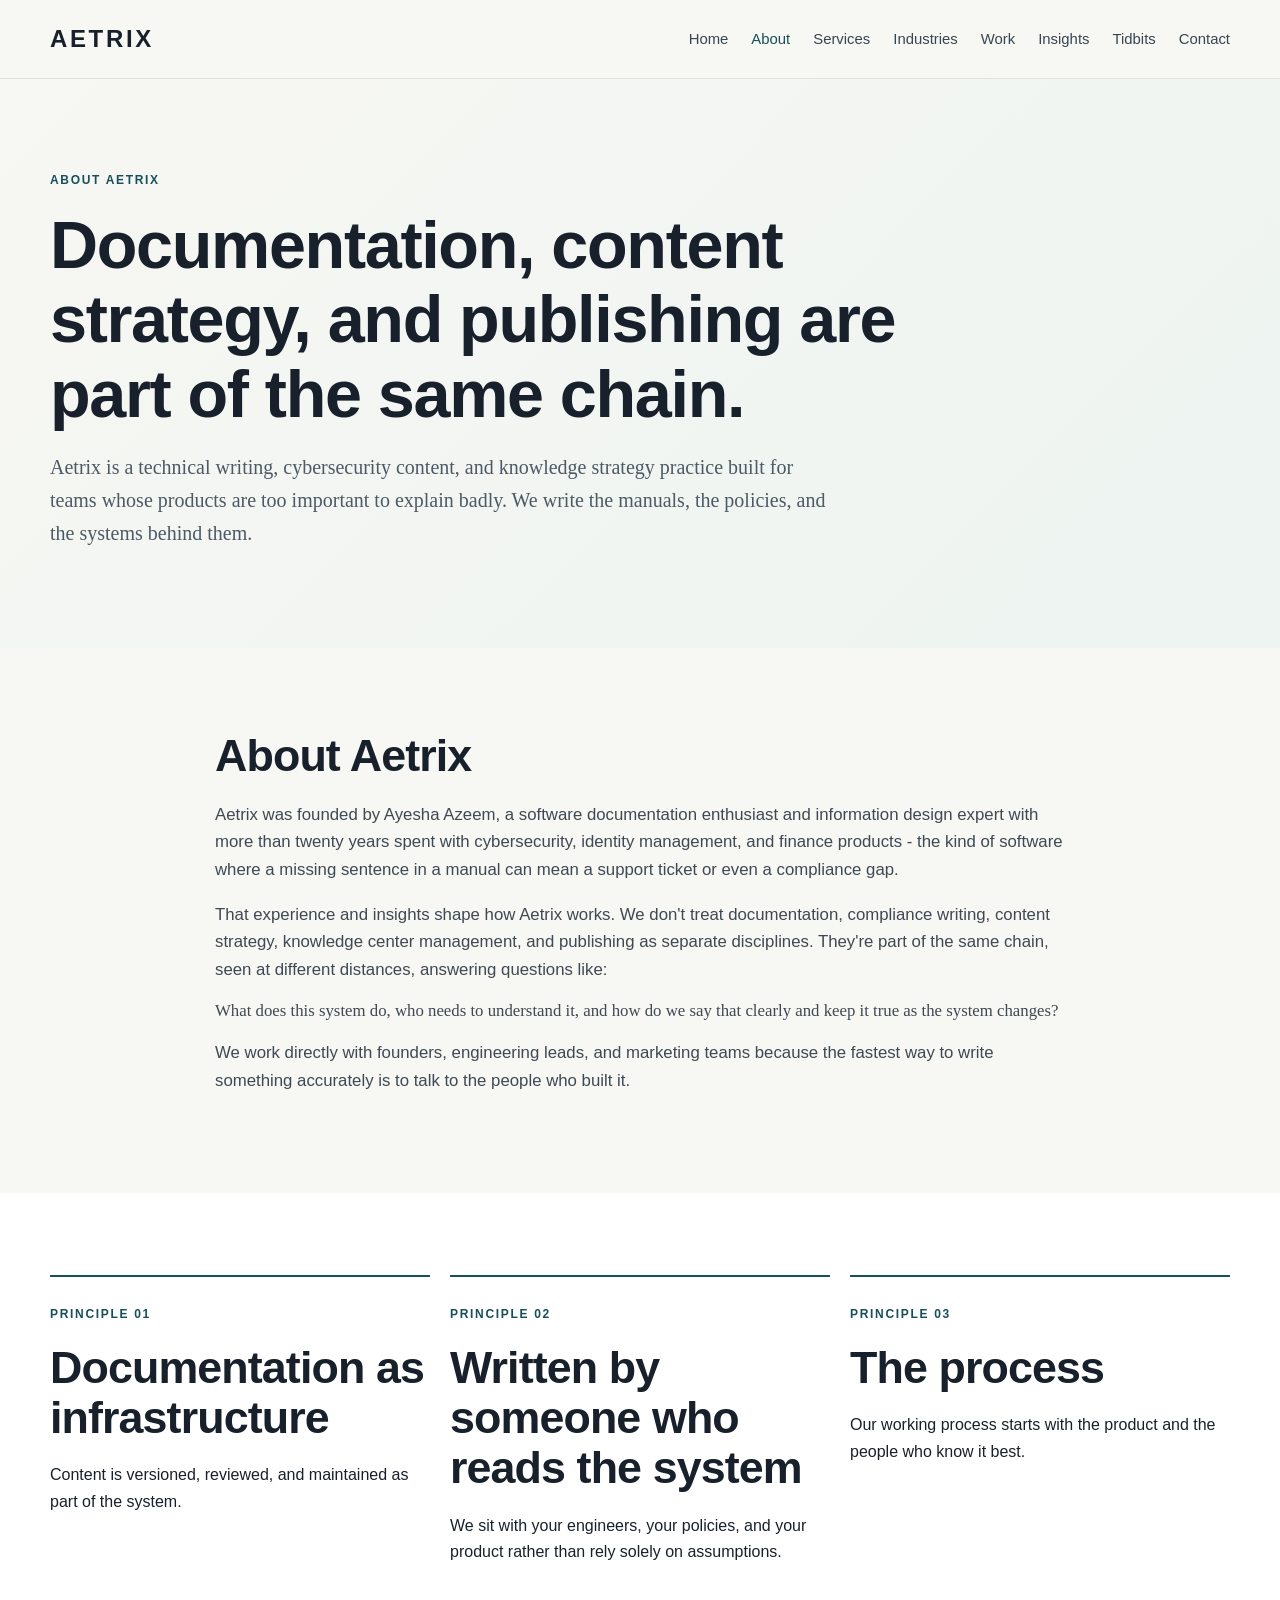
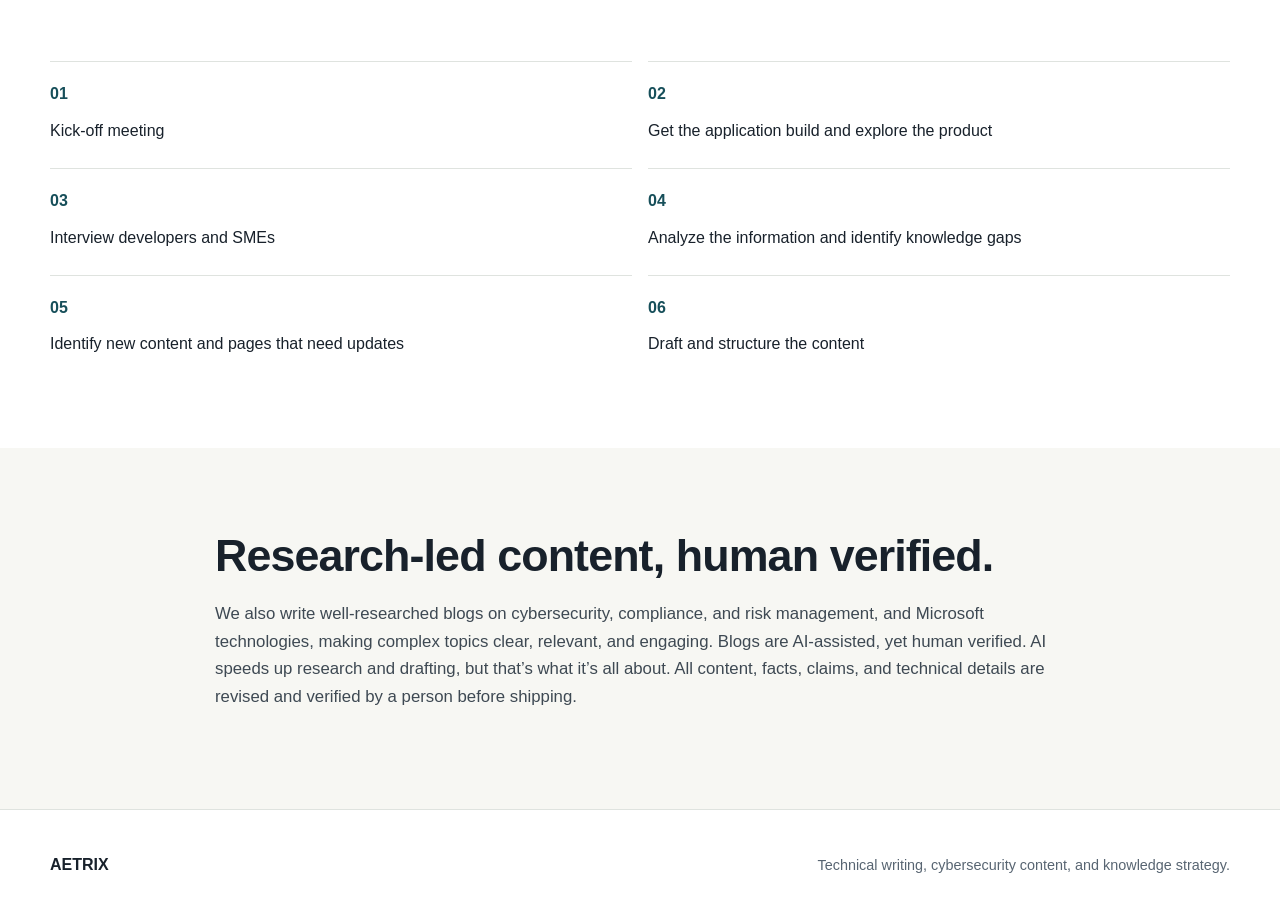
==== about.html @ bca8a9ca "Add files via upload" ====
<!doctype html><html lang="en"><head><meta charset="utf-8"><meta name="viewport" content="width=device-width,initial-scale=1"><title>About | Aetrix</title><link rel="stylesheet" href="styles.css"></head><body><header class="site-header"><div class="container nav"><a class="logo" href="index.html">AETRIX</a><button class="menu" aria-label="Open navigation">☰</button><nav class="nav-links"><a href="index.html" class="">Home</a><a href="about.html" class="active">About</a><a href="services.html" class="">Services</a><a href="industries.html" class="">Industries</a><a href="work.html" class="">Work</a><a href="insights.html" class="">Insights</a><a href="tidbits.html" class="">Tidbits</a><a href="contact.html" class="">Contact</a></nav></div></header><main><section class="hero"><div class="container"><div class="eyebrow">About Aetrix</div><h1>Documentation, content strategy, and publishing are part of the same chain.</h1><p class="lede">Aetrix is a technical writing, cybersecurity content, and knowledge strategy practice built for teams whose products are too important to explain badly. We write the manuals, the policies, and the systems behind them.</p></div></section>
<section class="section"><div class="container story"><h2>About Aetrix</h2><p>Aetrix was founded by Ayesha Azeem, a software documentation enthusiast and information design expert with more than twenty years spent with cybersecurity, identity management, and finance products - the kind of software where a missing sentence in a manual can mean a support ticket or even a compliance gap.</p><p>That experience and insights shape how Aetrix works. We don't treat documentation, compliance writing, content strategy, knowledge center management, and publishing as separate disciplines. They're part of the same chain, seen at different distances, answering questions like:</p><p class="quote">What does this system do, who needs to understand it, and how do we say that clearly and keep it true as the system changes?</p><p>We work directly with founders, engineering leads, and marketing teams because the fastest way to write something accurately is to talk to the people who built it.</p></div></section>
<section class="section alt"><div class="container"><div class="pillars"><div class="pillar"><div class="eyebrow">Principle 01</div><h2>Documentation as infrastructure</h2><p>Content is versioned, reviewed, and maintained as part of the system.</p></div><div class="pillar"><div class="eyebrow">Principle 02</div><h2>Written by someone who reads the system</h2><p>We sit with your engineers, your policies, and your product rather than rely solely on assumptions.</p></div><div class="pillar"><div class="eyebrow">Principle 03</div><h2>The process</h2><p>Our working process starts with the product and the people who know it best.</p></div></div>
<div class="process" style="margin-top:52px"><div class="step">Kick-off meeting</div><div class="step">Get the application build and explore the product</div><div class="step">Interview developers and SMEs</div><div class="step">Analyze the information and identify knowledge gaps</div><div class="step">Identify new content and pages that need updates</div><div class="step">Draft and structure the content</div></div></div></section>
<section class="section"><div class="container story"><h2>Research-led content, human verified.</h2><p>We also write well-researched blogs on cybersecurity, compliance, and risk management, and Microsoft technologies, making complex topics clear, relevant, and engaging. Blogs are AI-assisted, yet human verified. AI speeds up research and drafting, but that’s what it’s all about. All content, facts, claims, and technical details are revised and verified by a person before shipping.</p></div></section></main><footer class="site-footer"><div class="container footer-inner"><strong>AETRIX</strong><p>Technical writing, cybersecurity content, and knowledge strategy.</p></div></footer><script src="script.js"></script></body></html>
---- styles.css ----
:root{
  --ink:#18212b; --muted:#586572; --paper:#f7f7f3; --white:#fff;
  --accent:#174f5a; --line:#dfe3df; --max:1180px;
}
*{box-sizing:border-box}
html{scroll-behavior:smooth}
body{
  margin:0;
  font-family:Arial, Helvetica, sans-serif;
  color:var(--ink);
  background:var(--paper);
  line-height:1.65;
  font-size:16px;
}
a{color:inherit}
.container{width:min(var(--max),calc(100% - 48px));margin:auto}
.site-header{
  position:sticky;top:0;z-index:20;background:rgba(247,247,243,.96);
  border-bottom:1px solid var(--line);
}
.nav{min-height:78px;display:flex;align-items:center;justify-content:space-between;gap:28px}
.logo{font-size:1.5rem;font-weight:800;letter-spacing:.11em;text-decoration:none}
.nav-links{display:flex;gap:23px;align-items:center}
.nav-links a{text-decoration:none;color:#394550;font-size:.93rem}
.nav-links a:hover,.nav-links a.active{color:var(--accent)}
.menu{display:none;background:none;border:0;font-size:1.5rem}
.hero{padding:92px 0 78px;background:linear-gradient(135deg,#f7f7f3 0%,#edf4f1 100%)}
.eyebrow{text-transform:uppercase;letter-spacing:.14em;font-size:.75rem;font-weight:700;color:var(--accent);margin-bottom:17px}
h1,h2,h3{line-height:1.12;margin:0 0 20px;letter-spacing:-.02em}
h1{font-size:clamp(2.55rem,5.2vw,4.6rem);max-width:900px}
h2{font-size:clamp(2rem,3.5vw,3rem)}
h3{font-size:1.3rem}
.lede{
  font-family:Georgia,"Times New Roman",serif;
  font-size:1.25rem;
  line-height:1.65;
  color:#4d5965;
  max-width:780px;
}
.actions{display:flex;gap:14px;flex-wrap:wrap;margin-top:30px}
.button{display:inline-block;padding:12px 20px;border:1px solid var(--accent);border-radius:3px;text-decoration:none;font-weight:700}
.button.primary{background:var(--accent);color:#fff}.button.secondary{color:var(--accent)}
.section{padding:82px 0}.section.alt{background:#fff}
.section-head{max-width:760px;margin-bottom:42px}
.grid-3{display:grid;grid-template-columns:repeat(3,1fr);gap:20px}
.card{background:#fff;border:1px solid var(--line);padding:28px;border-radius:5px}
.card p{color:var(--muted);margin-bottom:0}
.number{font-size:.76rem;font-weight:800;color:var(--accent);letter-spacing:.1em;margin-bottom:22px}
.dark{background:var(--ink);color:#fff}.dark .eyebrow{color:#a9d2cf}.dark .card{background:#222d37;border-color:#35424d}.dark .card p{color:#cbd2d7}
.stats{display:grid;grid-template-columns:repeat(4,1fr);gap:1px;background:var(--line);margin-top:44px}
.stat{background:#fff;padding:27px}.stat strong{display:block;font-size:2rem;line-height:1.05}.stat span{display:block;color:var(--muted);margin-top:8px}
.story{max-width:850px}.story p{font-size:1.05rem;color:#3e4953}
.process{counter-reset:step;display:grid;grid-template-columns:repeat(2,1fr);gap:16px}
.step{counter-increment:step;border-top:1px solid var(--line);padding:19px 0 8px}.step:before{content:counter(step,decimal-leading-zero);display:block;color:var(--accent);font-weight:800;margin-bottom:10px}
.pillars{display:grid;grid-template-columns:repeat(3,1fr);gap:20px}.pillar{padding:28px 0;border-top:2px solid var(--accent)}
.quote{font-family:Georgia,"Times New Roman",serif;font-size:clamp(1.5rem,2.7vw,2.25rem);line-height:1.3;max-width:900px}
.placeholder{border:1px dashed #b9c2bf;padding:34px;background:#fff;color:var(--muted)}
.site-footer{padding:42px 0;border-top:1px solid var(--line);background:#fff}
.footer-inner{display:flex;justify-content:space-between;gap:24px;align-items:center}.footer-inner p{margin:0;color:var(--muted);font-size:.9rem}
@media(max-width:900px){.nav-links{gap:14px}.nav-links a{font-size:.85rem}}
@media(max-width:800px){
 .nav-links{display:none;position:absolute;left:0;right:0;top:78px;background:var(--paper);padding:20px 24px;flex-direction:column;align-items:flex-start;border-bottom:1px solid var(--line)}
 .nav-links.open{display:flex}.menu{display:block}.grid-3,.pillars,.stats,.process{grid-template-columns:1fr}
 .hero{padding:68px 0 58px}.section{padding:62px 0}.footer-inner{align-items:flex-start;flex-direction:column}
}
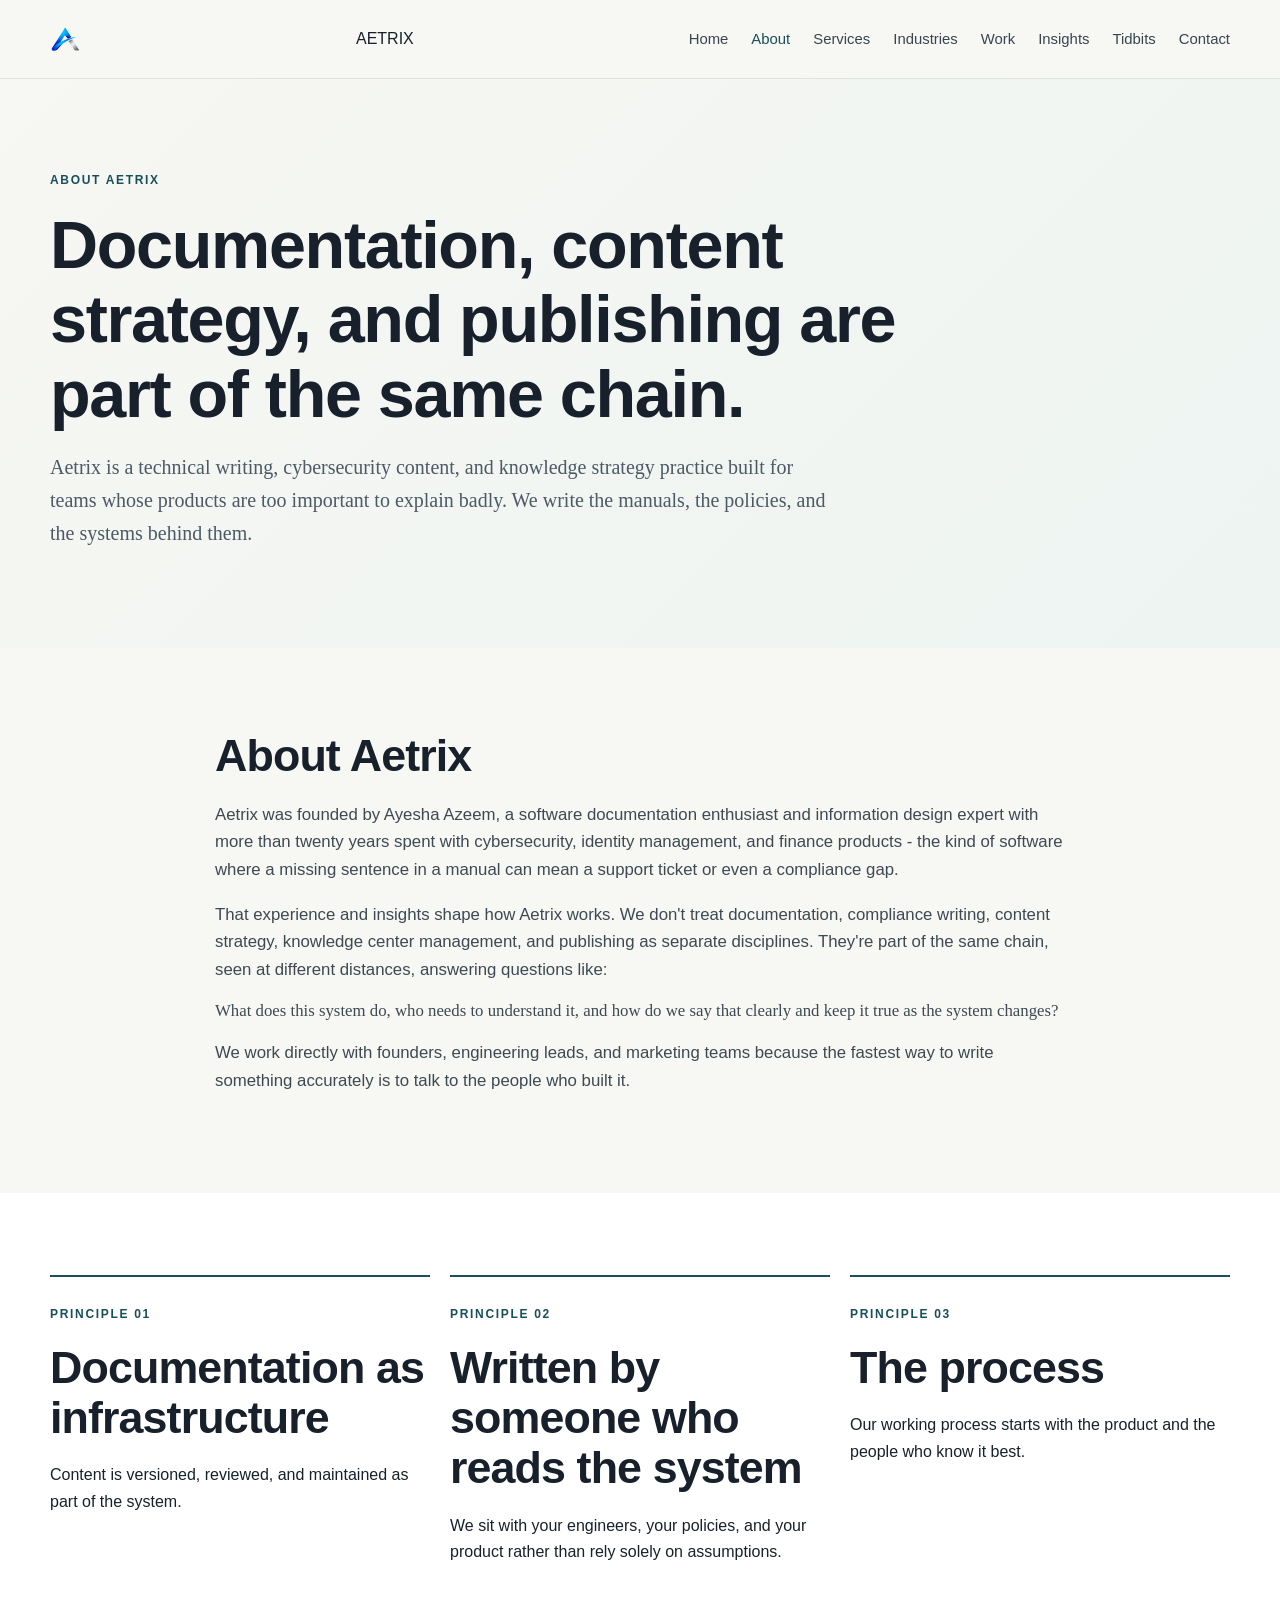
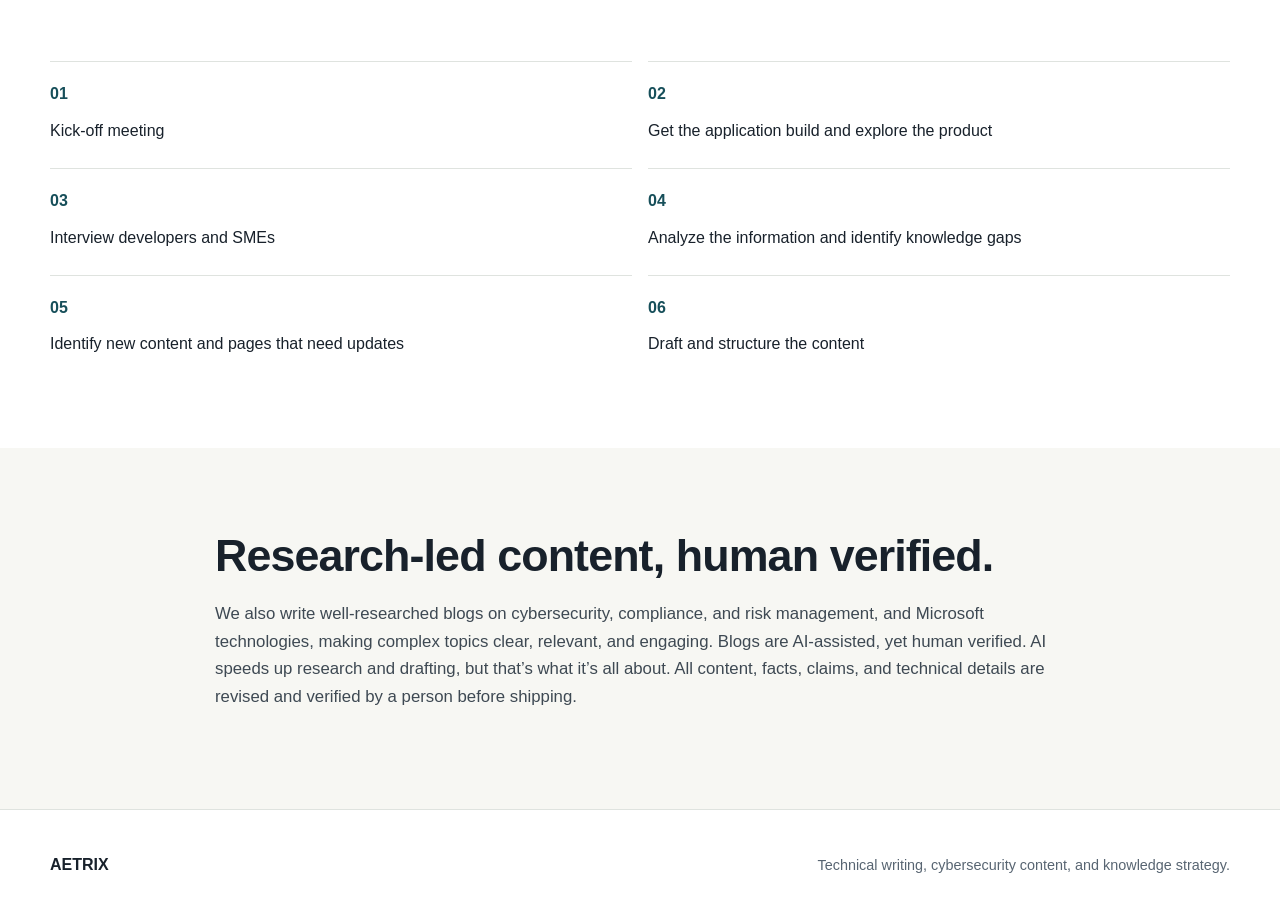
==== commit 78a1b236: "Add files via upload" ====
--- a/about.html
+++ b/about.html
@@ -1,4 +1,4 @@
-<!doctype html><html lang="en"><head><meta charset="utf-8"><meta name="viewport" content="width=device-width,initial-scale=1"><title>About | Aetrix</title><link rel="stylesheet" href="styles.css"></head><body><header class="site-header"><div class="container nav"><a class="logo" href="index.html">AETRIX</a><button class="menu" aria-label="Open navigation">☰</button><nav class="nav-links"><a href="index.html" class="">Home</a><a href="about.html" class="active">About</a><a href="services.html" class="">Services</a><a href="industries.html" class="">Industries</a><a href="work.html" class="">Work</a><a href="insights.html" class="">Insights</a><a href="tidbits.html" class="">Tidbits</a><a href="contact.html" class="">Contact</a></nav></div></header><main><section class="hero"><div class="container"><div class="eyebrow">About Aetrix</div><h1>Documentation, content strategy, and publishing are part of the same chain.</h1><p class="lede">Aetrix is a technical writing, cybersecurity content, and knowledge strategy practice built for teams whose products are too important to explain badly. We write the manuals, the policies, and the systems behind them.</p></div></section>
+<!doctype html><html lang="en"><head><meta charset="utf-8"><meta name="viewport" content="width=device-width,initial-scale=1"><title>About | Aetrix</title><link rel="stylesheet" href="styles.css"></head><body><header class="site-header"><div class="container nav"<a class="logo" href="index.html"><img src="aetrix-logo.png" alt="" class="logo-image"><span>AETRIX</span></a> <button class="menu" aria-label="Open navigation">☰</button><nav class="nav-links"><a href="index.html" class="">Home</a><a href="about.html" class="active">About</a><a href="services.html" class="">Services</a><a href="industries.html" class="">Industries</a><a href="work.html" class="">Work</a><a href="insights.html" class="">Insights</a><a href="tidbits.html" class="">Tidbits</a><a href="contact.html" class="">Contact</a></nav></div></header><main><section class="hero"><div class="container"><div class="eyebrow">About Aetrix</div><h1>Documentation, content strategy, and publishing are part of the same chain.</h1><p class="lede">Aetrix is a technical writing, cybersecurity content, and knowledge strategy practice built for teams whose products are too important to explain badly. We write the manuals, the policies, and the systems behind them.</p></div></section>
 <section class="section"><div class="container story"><h2>About Aetrix</h2><p>Aetrix was founded by Ayesha Azeem, a software documentation enthusiast and information design expert with more than twenty years spent with cybersecurity, identity management, and finance products - the kind of software where a missing sentence in a manual can mean a support ticket or even a compliance gap.</p><p>That experience and insights shape how Aetrix works. We don't treat documentation, compliance writing, content strategy, knowledge center management, and publishing as separate disciplines. They're part of the same chain, seen at different distances, answering questions like:</p><p class="quote">What does this system do, who needs to understand it, and how do we say that clearly and keep it true as the system changes?</p><p>We work directly with founders, engineering leads, and marketing teams because the fastest way to write something accurately is to talk to the people who built it.</p></div></section>
 <section class="section alt"><div class="container"><div class="pillars"><div class="pillar"><div class="eyebrow">Principle 01</div><h2>Documentation as infrastructure</h2><p>Content is versioned, reviewed, and maintained as part of the system.</p></div><div class="pillar"><div class="eyebrow">Principle 02</div><h2>Written by someone who reads the system</h2><p>We sit with your engineers, your policies, and your product rather than rely solely on assumptions.</p></div><div class="pillar"><div class="eyebrow">Principle 03</div><h2>The process</h2><p>Our working process starts with the product and the people who know it best.</p></div></div>
 <div class="process" style="margin-top:52px"><div class="step">Kick-off meeting</div><div class="step">Get the application build and explore the product</div><div class="step">Interview developers and SMEs</div><div class="step">Analyze the information and identify knowledge gaps</div><div class="step">Identify new content and pages that need updates</div><div class="step">Draft and structure the content</div></div></div></section>
--- a/styles.css
+++ b/styles.css
@@ -20,7 +20,7 @@
   border-bottom:1px solid var(--line);
 }
 .nav{min-height:78px;display:flex;align-items:center;justify-content:space-between;gap:28px}
-.logo{font-size:1.5rem;font-weight:800;letter-spacing:.11em;text-decoration:none}
+.logo { display: inline-flex; align-items: center; gap: 10px; font-size: 1.5rem; font-weight: 800; letter-spacing: .11em; text-decoration: none; } .logo-image { display: block; width: auto; height: 24px; max-width: 40px; object-fit: contain; }
 .nav-links{display:flex;gap:23px;align-items:center}
 .nav-links a{text-decoration:none;color:#394550;font-size:.93rem}
 .nav-links a:hover,.nav-links a.active{color:var(--accent)}
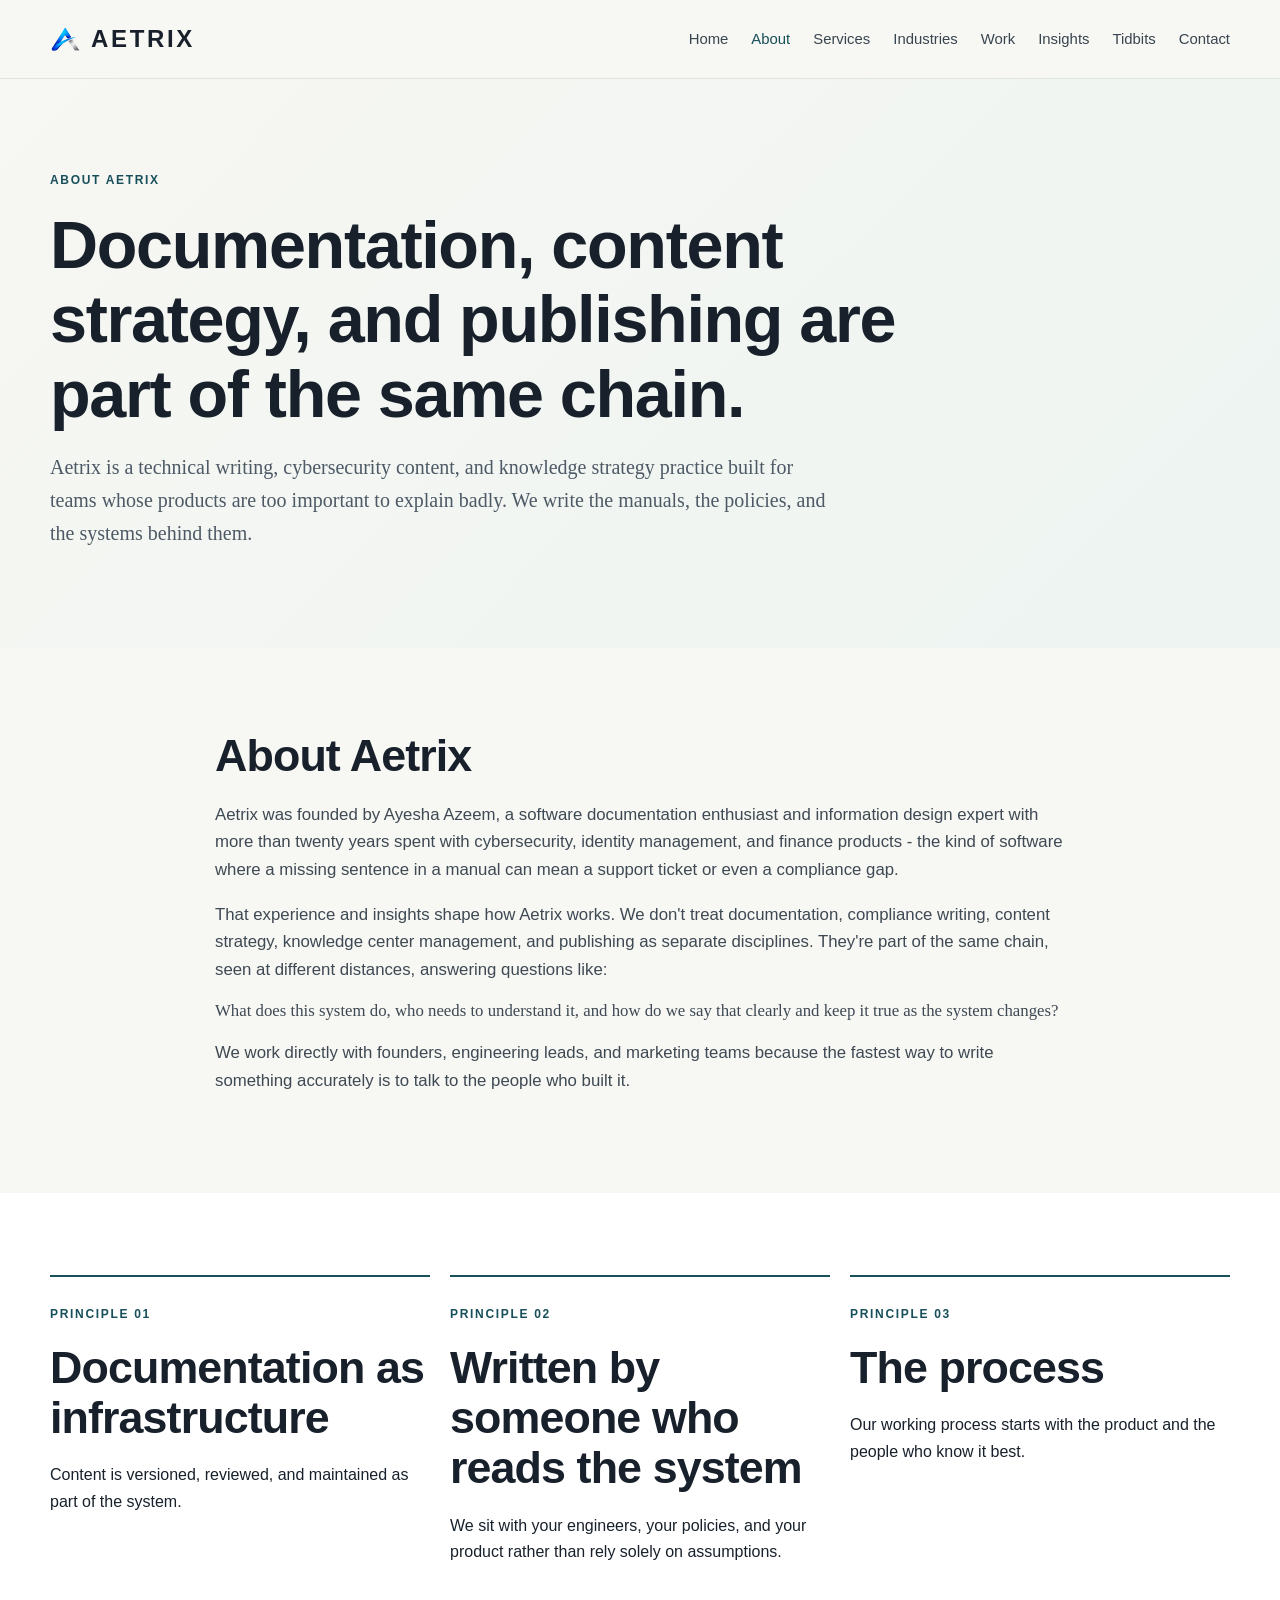
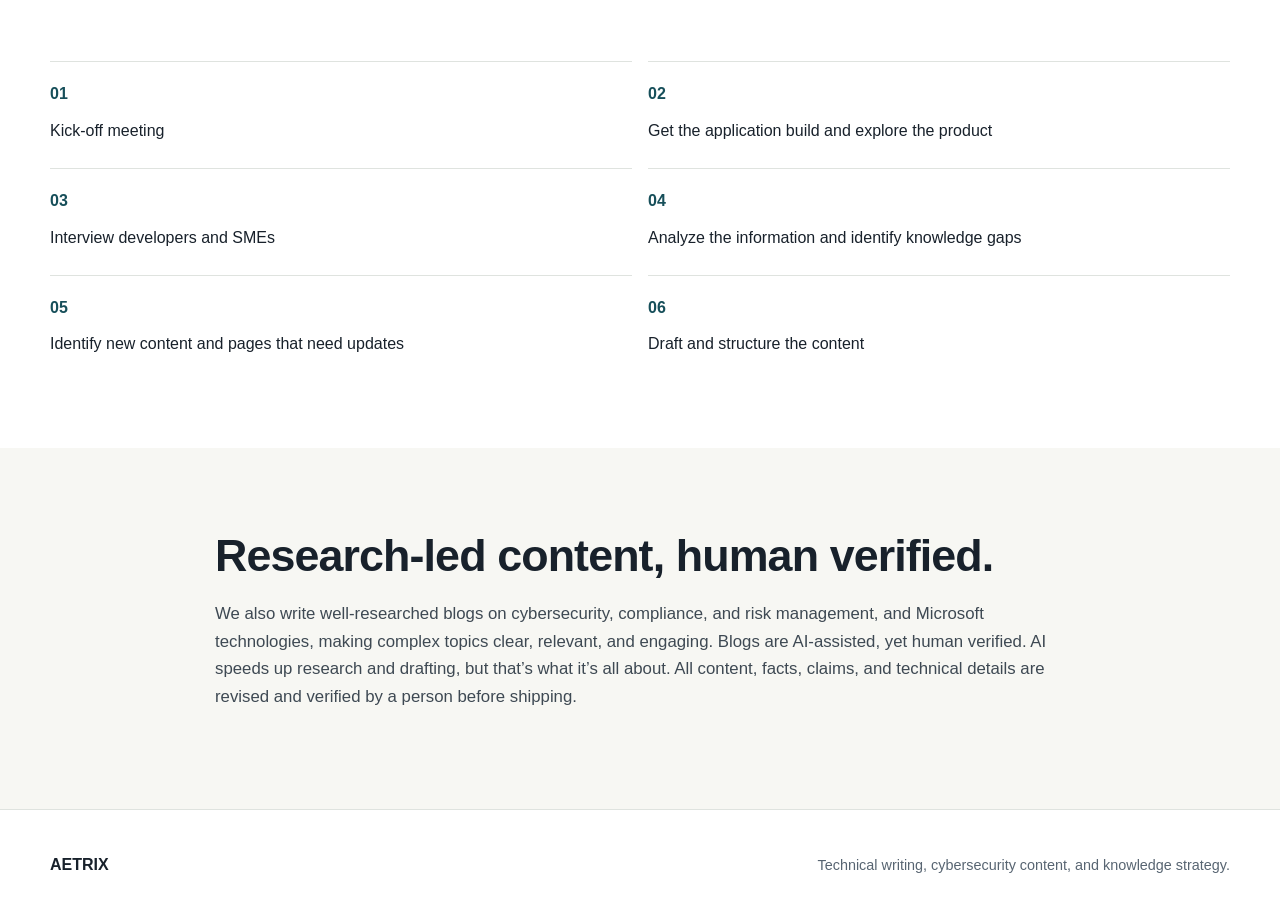
==== commit 3c7a148b: "Add files via upload" ====
--- a/about.html
+++ b/about.html
@@ -1,4 +1,4 @@
-<!doctype html><html lang="en"><head><meta charset="utf-8"><meta name="viewport" content="width=device-width,initial-scale=1"><title>About | Aetrix</title><link rel="stylesheet" href="styles.css"></head><body><header class="site-header"><div class="container nav"<a class="logo" href="index.html"><img src="aetrix-logo.png" alt="" class="logo-image"><span>AETRIX</span></a> <button class="menu" aria-label="Open navigation">☰</button><nav class="nav-links"><a href="index.html" class="">Home</a><a href="about.html" class="active">About</a><a href="services.html" class="">Services</a><a href="industries.html" class="">Industries</a><a href="work.html" class="">Work</a><a href="insights.html" class="">Insights</a><a href="tidbits.html" class="">Tidbits</a><a href="contact.html" class="">Contact</a></nav></div></header><main><section class="hero"><div class="container"><div class="eyebrow">About Aetrix</div><h1>Documentation, content strategy, and publishing are part of the same chain.</h1><p class="lede">Aetrix is a technical writing, cybersecurity content, and knowledge strategy practice built for teams whose products are too important to explain badly. We write the manuals, the policies, and the systems behind them.</p></div></section>
+<!doctype html><html lang="en"><head><meta charset="utf-8"><meta name="viewport" content="width=device-width,initial-scale=1"><title>About | Aetrix</title><link rel="stylesheet" href="styles.css"></head><body><header class="site-header"><div class="container nav"><a class="logo" href="index.html"><img src="aetrix-logo.png" alt="" class="logo-image"><span>AETRIX</span></a> <button class="menu" aria-label="Open navigation">☰</button><nav class="nav-links"><a href="index.html" class="">Home</a><a href="about.html" class="active">About</a><a href="services.html" class="">Services</a><a href="industries.html" class="">Industries</a><a href="work.html" class="">Work</a><a href="insights.html" class="">Insights</a><a href="tidbits.html" class="">Tidbits</a><a href="contact.html" class="">Contact</a></nav></div></header><main><section class="hero"><div class="container"><div class="eyebrow">About Aetrix</div><h1>Documentation, content strategy, and publishing are part of the same chain.</h1><p class="lede">Aetrix is a technical writing, cybersecurity content, and knowledge strategy practice built for teams whose products are too important to explain badly. We write the manuals, the policies, and the systems behind them.</p></div></section>
 <section class="section"><div class="container story"><h2>About Aetrix</h2><p>Aetrix was founded by Ayesha Azeem, a software documentation enthusiast and information design expert with more than twenty years spent with cybersecurity, identity management, and finance products - the kind of software where a missing sentence in a manual can mean a support ticket or even a compliance gap.</p><p>That experience and insights shape how Aetrix works. We don't treat documentation, compliance writing, content strategy, knowledge center management, and publishing as separate disciplines. They're part of the same chain, seen at different distances, answering questions like:</p><p class="quote">What does this system do, who needs to understand it, and how do we say that clearly and keep it true as the system changes?</p><p>We work directly with founders, engineering leads, and marketing teams because the fastest way to write something accurately is to talk to the people who built it.</p></div></section>
 <section class="section alt"><div class="container"><div class="pillars"><div class="pillar"><div class="eyebrow">Principle 01</div><h2>Documentation as infrastructure</h2><p>Content is versioned, reviewed, and maintained as part of the system.</p></div><div class="pillar"><div class="eyebrow">Principle 02</div><h2>Written by someone who reads the system</h2><p>We sit with your engineers, your policies, and your product rather than rely solely on assumptions.</p></div><div class="pillar"><div class="eyebrow">Principle 03</div><h2>The process</h2><p>Our working process starts with the product and the people who know it best.</p></div></div>
 <div class="process" style="margin-top:52px"><div class="step">Kick-off meeting</div><div class="step">Get the application build and explore the product</div><div class="step">Interview developers and SMEs</div><div class="step">Analyze the information and identify knowledge gaps</div><div class="step">Identify new content and pages that need updates</div><div class="step">Draft and structure the content</div></div></div></section>
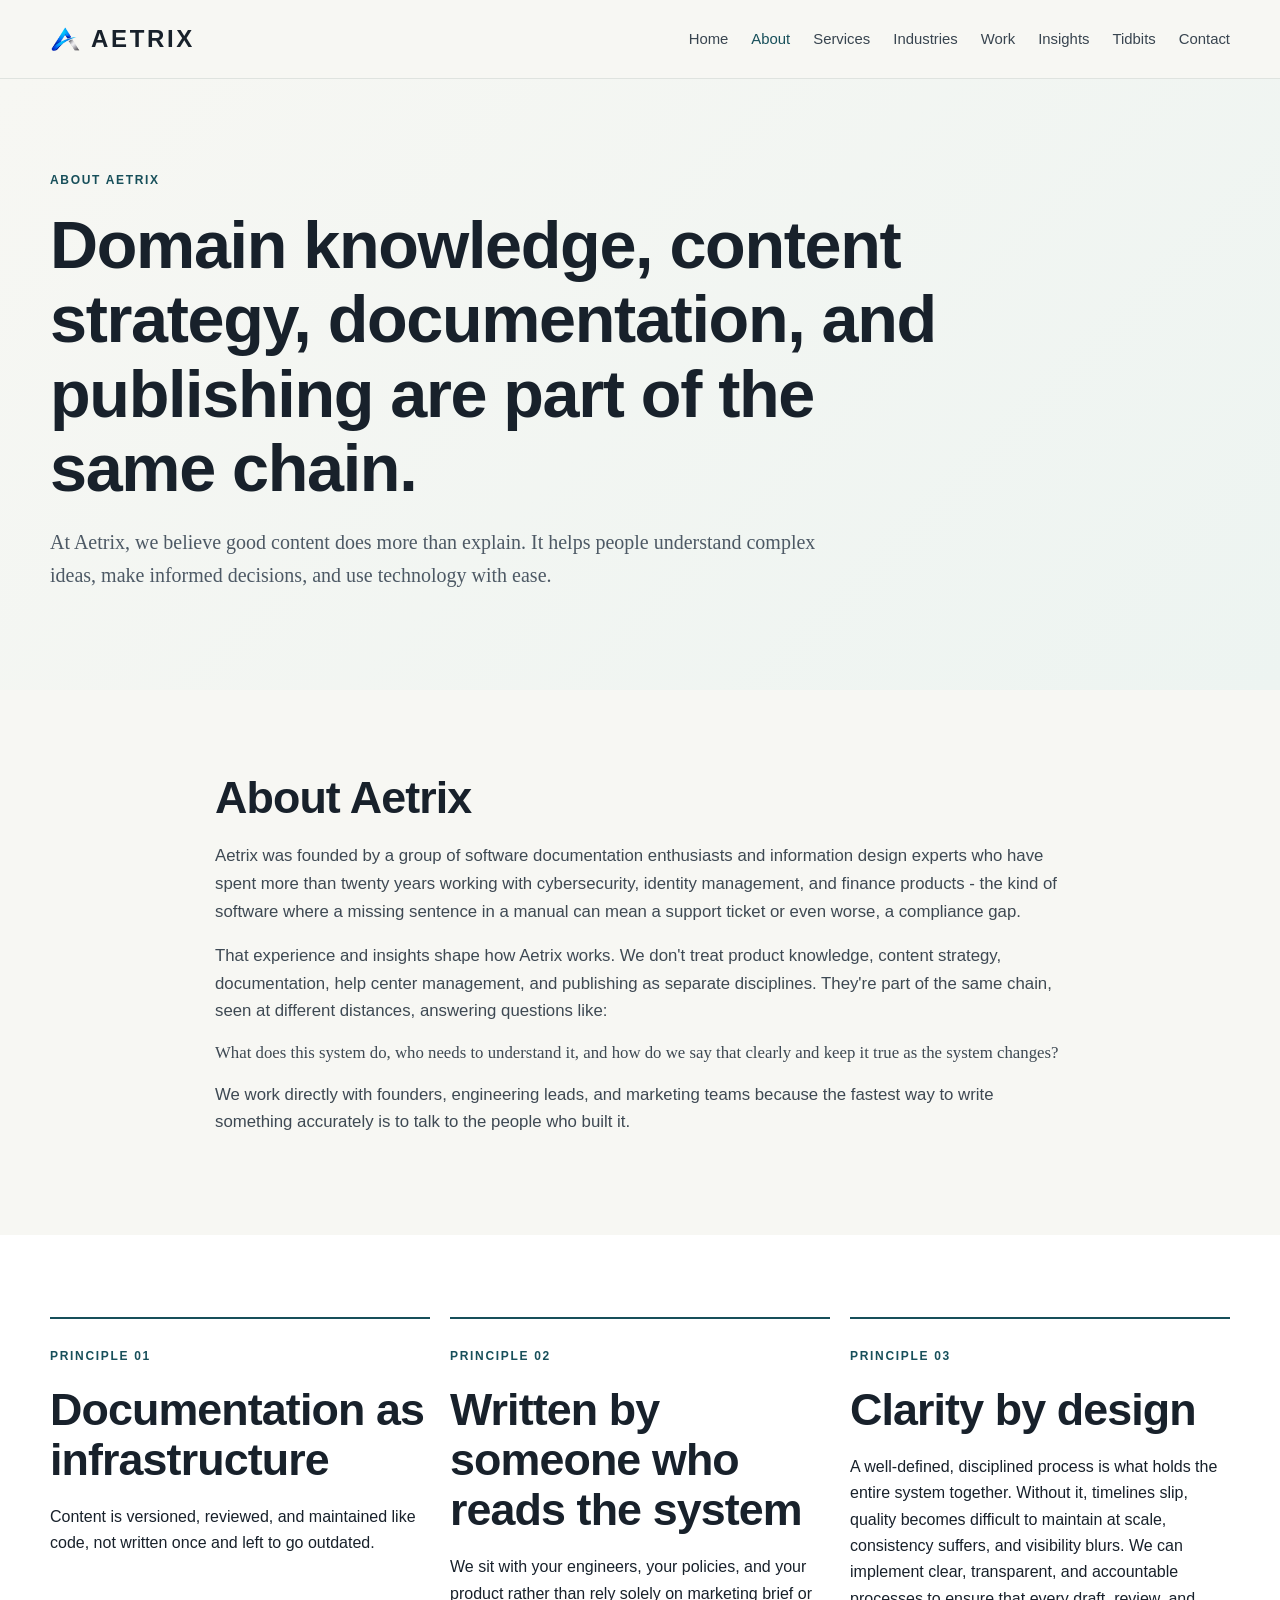
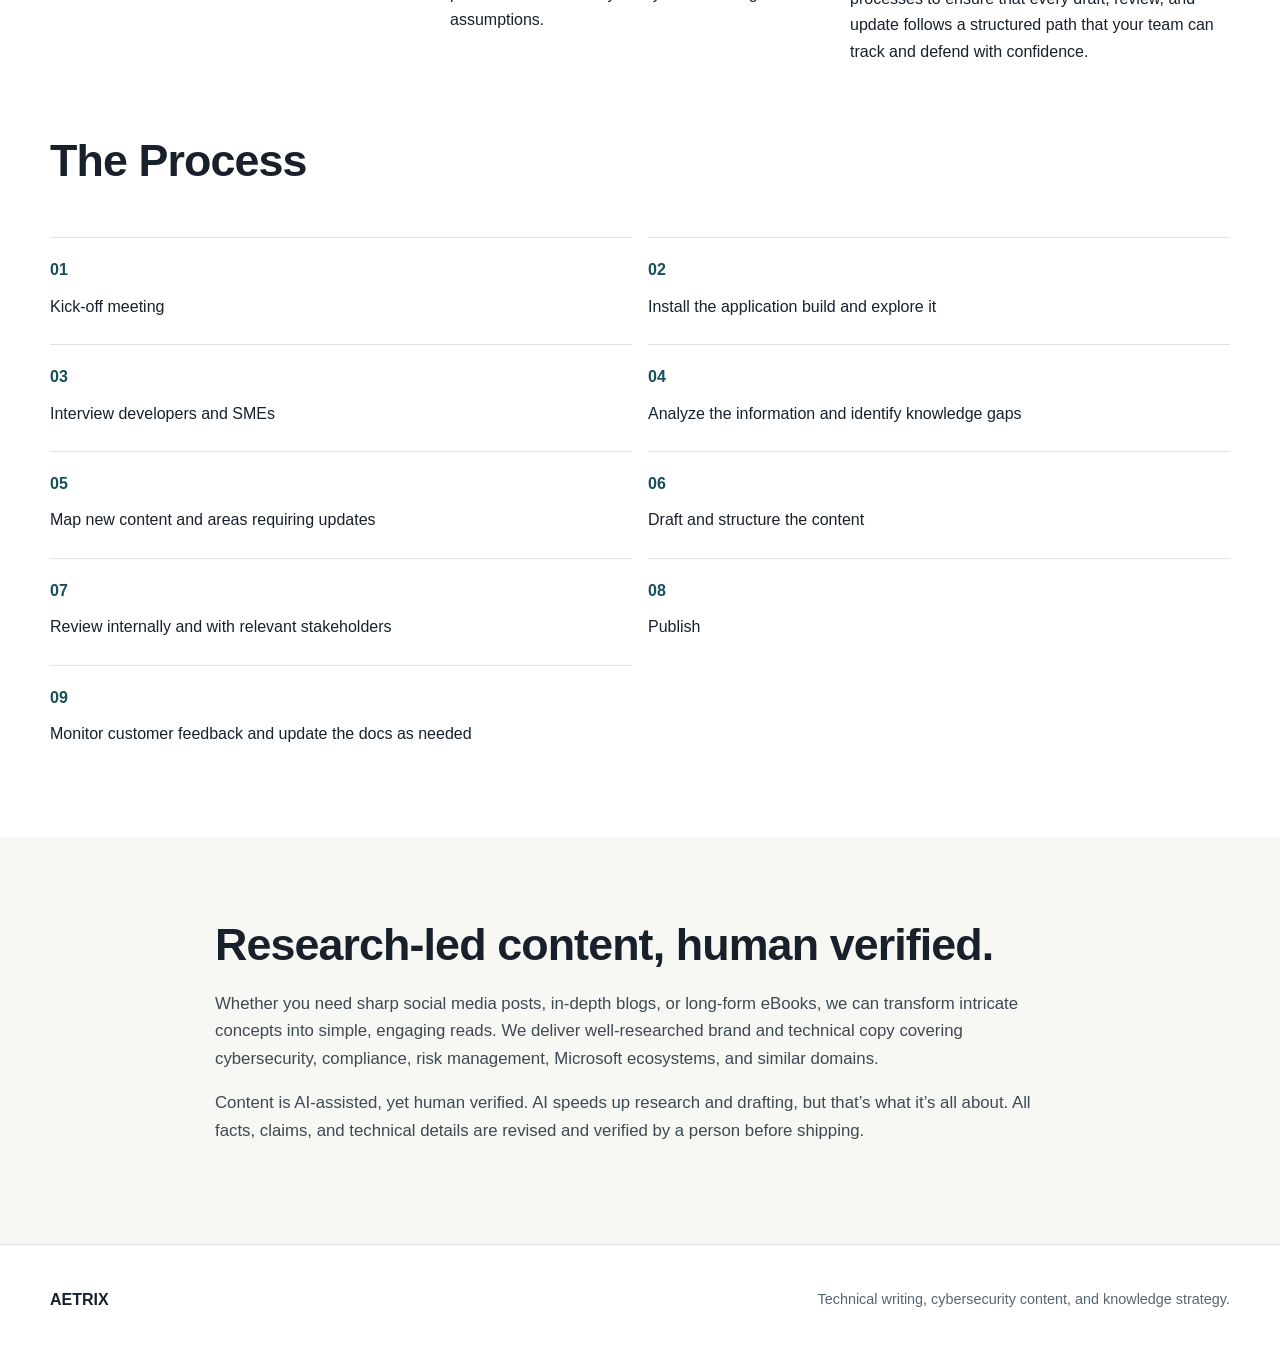
==== commit 5db67a25: "Add files via upload" ====
--- a/about.html
+++ b/about.html
@@ -1,5 +1,6 @@
-<!doctype html><html lang="en"><head><meta charset="utf-8"><meta name="viewport" content="width=device-width,initial-scale=1"><title>About | Aetrix</title><link rel="stylesheet" href="styles.css"></head><body><header class="site-header"><div class="container nav"><a class="logo" href="index.html"><img src="aetrix-logo.png" alt="" class="logo-image"><span>AETRIX</span></a> <button class="menu" aria-label="Open navigation">☰</button><nav class="nav-links"><a href="index.html" class="">Home</a><a href="about.html" class="active">About</a><a href="services.html" class="">Services</a><a href="industries.html" class="">Industries</a><a href="work.html" class="">Work</a><a href="insights.html" class="">Insights</a><a href="tidbits.html" class="">Tidbits</a><a href="contact.html" class="">Contact</a></nav></div></header><main><section class="hero"><div class="container"><div class="eyebrow">About Aetrix</div><h1>Documentation, content strategy, and publishing are part of the same chain.</h1><p class="lede">Aetrix is a technical writing, cybersecurity content, and knowledge strategy practice built for teams whose products are too important to explain badly. We write the manuals, the policies, and the systems behind them.</p></div></section>
-<section class="section"><div class="container story"><h2>About Aetrix</h2><p>Aetrix was founded by Ayesha Azeem, a software documentation enthusiast and information design expert with more than twenty years spent with cybersecurity, identity management, and finance products - the kind of software where a missing sentence in a manual can mean a support ticket or even a compliance gap.</p><p>That experience and insights shape how Aetrix works. We don't treat documentation, compliance writing, content strategy, knowledge center management, and publishing as separate disciplines. They're part of the same chain, seen at different distances, answering questions like:</p><p class="quote">What does this system do, who needs to understand it, and how do we say that clearly and keep it true as the system changes?</p><p>We work directly with founders, engineering leads, and marketing teams because the fastest way to write something accurately is to talk to the people who built it.</p></div></section>
-<section class="section alt"><div class="container"><div class="pillars"><div class="pillar"><div class="eyebrow">Principle 01</div><h2>Documentation as infrastructure</h2><p>Content is versioned, reviewed, and maintained as part of the system.</p></div><div class="pillar"><div class="eyebrow">Principle 02</div><h2>Written by someone who reads the system</h2><p>We sit with your engineers, your policies, and your product rather than rely solely on assumptions.</p></div><div class="pillar"><div class="eyebrow">Principle 03</div><h2>The process</h2><p>Our working process starts with the product and the people who know it best.</p></div></div>
-<div class="process" style="margin-top:52px"><div class="step">Kick-off meeting</div><div class="step">Get the application build and explore the product</div><div class="step">Interview developers and SMEs</div><div class="step">Analyze the information and identify knowledge gaps</div><div class="step">Identify new content and pages that need updates</div><div class="step">Draft and structure the content</div></div></div></section>
-<section class="section"><div class="container story"><h2>Research-led content, human verified.</h2><p>We also write well-researched blogs on cybersecurity, compliance, and risk management, and Microsoft technologies, making complex topics clear, relevant, and engaging. Blogs are AI-assisted, yet human verified. AI speeds up research and drafting, but that’s what it’s all about. All content, facts, claims, and technical details are revised and verified by a person before shipping.</p></div></section></main><footer class="site-footer"><div class="container footer-inner"><strong>AETRIX</strong><p>Technical writing, cybersecurity content, and knowledge strategy.</p></div></footer><script src="script.js"></script></body></html>+<!doctype html><html lang="en"><head><meta charset="utf-8"><meta name="viewport" content="width=device-width,initial-scale=1"><title>About | Aetrix</title><link rel="stylesheet" href="styles.css"></head><body><header class="site-header"><div class="container nav"><a class="logo" href="index.html"><img src="aetrix-logo.png" alt="" class="logo-image"><span>AETRIX</span></a> <button class="menu" aria-label="Open navigation">☰</button><nav class="nav-links"><a href="index.html" class="">Home</a><a href="about.html" class="active">About</a><a href="services.html" class="">Services</a><a href="industries.html" class="">Industries</a><a href="work.html" class="">Work</a><a href="insights.html" class="">Insights</a><a href="tidbits.html" class="">Tidbits</a><a href="contact.html" class="">Contact</a></nav></div></header><main><section class="hero"><div class="container"><div class="eyebrow">About Aetrix</div><h1>Domain knowledge, content strategy, documentation, and publishing are part of the same chain.</h1><p class="lede">At Aetrix, we believe good content does more than explain. It helps people understand complex ideas, make informed decisions, and use technology with ease.</p></div></section>
+<section class="section"><div class="container story"><h2>About Aetrix</h2><p>Aetrix was founded by a group of software documentation enthusiasts and information design experts who have spent more than twenty years working with cybersecurity, identity management, and finance products - the kind of software where a missing sentence in a manual can mean a support ticket or even worse, a compliance gap.</p><p>That experience and insights shape how Aetrix works. We don't treat product knowledge, content strategy, documentation, help center management, and publishing as separate disciplines. They're part of the same chain, seen at different distances, answering questions like:</p><p class="quote">What does this system do, who needs to understand it, and how do we say that clearly and keep it true as the system changes?</p><p>We work directly with founders, engineering leads, and marketing teams because the fastest way to write something accurately is to talk to the people who built it.</p>
+</div></section>
+<section class="section alt"><div class="container"><div class="pillars"><div class="pillar"><div class="eyebrow">Principle 01</div><h2>Documentation as infrastructure</h2><p>Content is versioned, reviewed, and maintained like code, not written once and left to go outdated.</p></div><div class="pillar"><div class="eyebrow">Principle 02</div><h2>Written by someone who reads the system</h2><p>We sit with your engineers, your policies, and your product rather than rely solely on marketing brief or assumptions.</p></div><div class="pillar"><div class="eyebrow">Principle 03</div><h2>Clarity by design</h2><p>A well-defined, disciplined process is what holds the entire system together. Without it, timelines slip, quality becomes difficult to maintain at scale, consistency suffers, and visibility blurs. We can implement clear, transparent, and accountable processes to ensure that every draft, review, and update follows a structured path that your team can track and defend with confidence.</p></div></div><br />
+<h2>The Process</h2><div class="process" style="margin-top:52px"><div class="step">Kick-off meeting</div><div class="step">Install the application build and explore it</div><div class="step">Interview developers and SMEs</div><div class="step">Analyze the information and identify knowledge gaps</div><div class="step">Map new content and areas requiring updates</div><div class="step">Draft and structure the content</div><div class="step">Review internally and with relevant stakeholders</div><div class="step">Publish</div><div class="step">Monitor customer feedback and update the docs as needed</div></div></div></section>
+<section class="section"><div class="container story"><h2>Research-led content, human verified.</h2><p>Whether you need sharp social media posts, in-depth blogs, or long-form eBooks, we can transform intricate concepts into simple, engaging reads. We deliver well-researched brand and technical copy covering cybersecurity, compliance, risk management, Microsoft ecosystems, and similar domains.</p><p>Content is AI-assisted, yet human verified. AI speeds up research and drafting, but that’s what it’s all about. All facts, claims, and technical details are revised and verified by a person before shipping.</p></div></section></main><footer class="site-footer"><div class="container footer-inner"><strong>AETRIX</strong><p>Technical writing, cybersecurity content, and knowledge strategy.</p></div></footer><script src="script.js"></script></body></html>
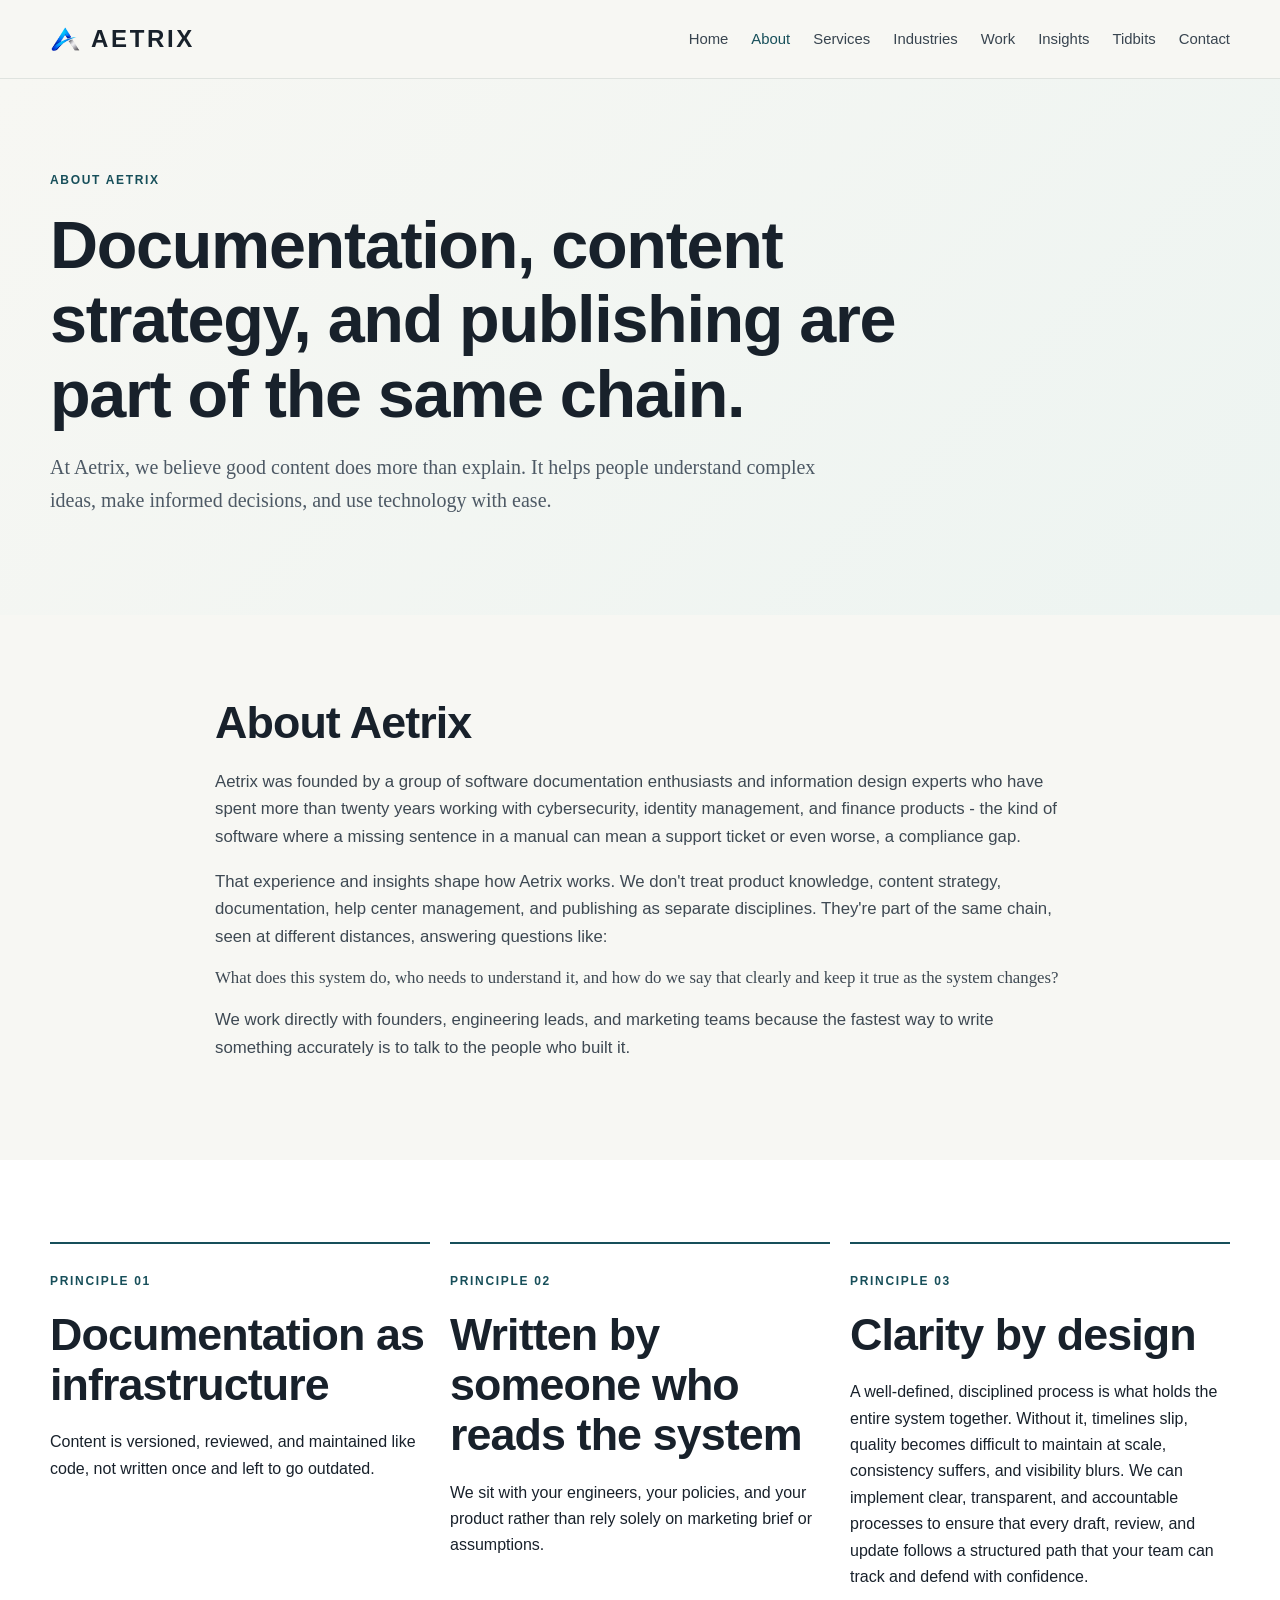
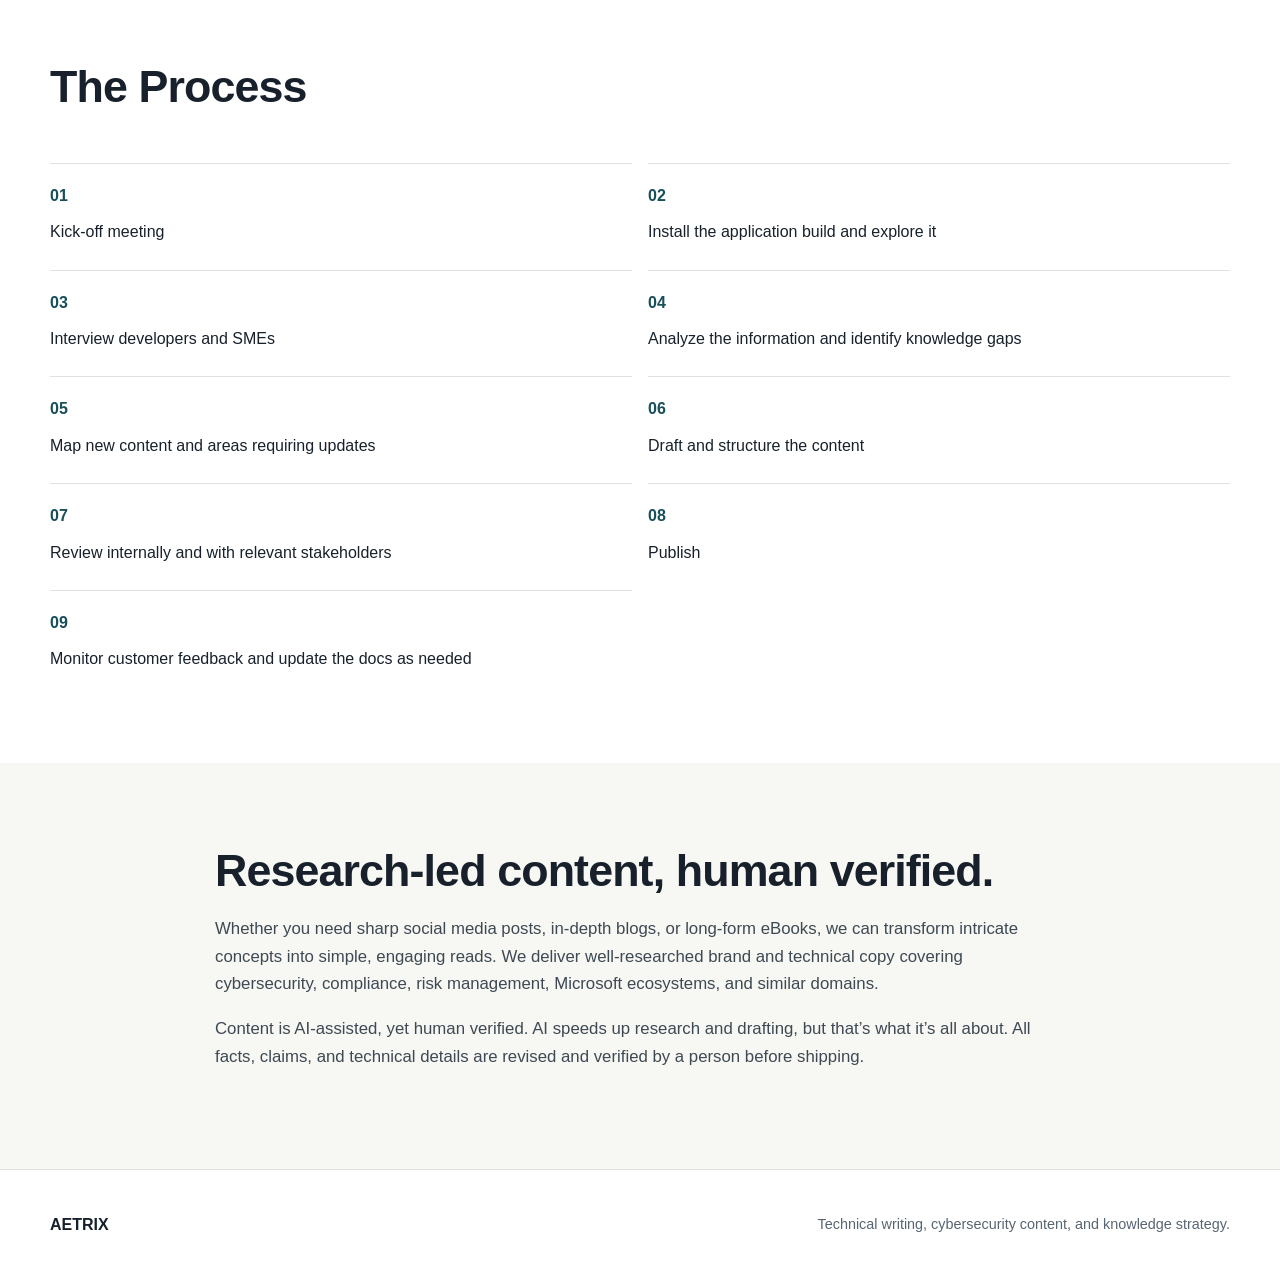
==== commit 30eb3b9b: "Update about.html" ====
--- a/about.html
+++ b/about.html
@@ -1,6 +1,6 @@
-<!doctype html><html lang="en"><head><meta charset="utf-8"><meta name="viewport" content="width=device-width,initial-scale=1"><title>About | Aetrix</title><link rel="stylesheet" href="styles.css"></head><body><header class="site-header"><div class="container nav"><a class="logo" href="index.html"><img src="aetrix-logo.png" alt="" class="logo-image"><span>AETRIX</span></a> <button class="menu" aria-label="Open navigation">☰</button><nav class="nav-links"><a href="index.html" class="">Home</a><a href="about.html" class="active">About</a><a href="services.html" class="">Services</a><a href="industries.html" class="">Industries</a><a href="work.html" class="">Work</a><a href="insights.html" class="">Insights</a><a href="tidbits.html" class="">Tidbits</a><a href="contact.html" class="">Contact</a></nav></div></header><main><section class="hero"><div class="container"><div class="eyebrow">About Aetrix</div><h1>Domain knowledge, content strategy, documentation, and publishing are part of the same chain.</h1><p class="lede">At Aetrix, we believe good content does more than explain. It helps people understand complex ideas, make informed decisions, and use technology with ease.</p></div></section>
+<!doctype html><html lang="en"><head><meta charset="utf-8"><meta name="viewport" content="width=device-width,initial-scale=1"><title>About | Aetrix</title><link rel="stylesheet" href="styles.css"></head><body><header class="site-header"><div class="container nav"><a class="logo" href="index.html"><img src="aetrix-logo.png" alt="" class="logo-image"><span>AETRIX</span></a> <button class="menu" aria-label="Open navigation">☰</button><nav class="nav-links"><a href="index.html" class="">Home</a><a href="about.html" class="active">About</a><a href="services.html" class="">Services</a><a href="industries.html" class="">Industries</a><a href="work.html" class="">Work</a><a href="insights.html" class="">Insights</a><a href="tidbits.html" class="">Tidbits</a><a href="contact.html" class="">Contact</a></nav></div></header><main><section class="hero"><div class="container"><div class="eyebrow">About Aetrix</div><h1>Documentation, content strategy, and publishing are part of the same chain.</h1><p class="lede">At Aetrix, we believe good content does more than explain. It helps people understand complex ideas, make informed decisions, and use technology with ease.</p></div></section>
 <section class="section"><div class="container story"><h2>About Aetrix</h2><p>Aetrix was founded by a group of software documentation enthusiasts and information design experts who have spent more than twenty years working with cybersecurity, identity management, and finance products - the kind of software where a missing sentence in a manual can mean a support ticket or even worse, a compliance gap.</p><p>That experience and insights shape how Aetrix works. We don't treat product knowledge, content strategy, documentation, help center management, and publishing as separate disciplines. They're part of the same chain, seen at different distances, answering questions like:</p><p class="quote">What does this system do, who needs to understand it, and how do we say that clearly and keep it true as the system changes?</p><p>We work directly with founders, engineering leads, and marketing teams because the fastest way to write something accurately is to talk to the people who built it.</p>
 </div></section>
 <section class="section alt"><div class="container"><div class="pillars"><div class="pillar"><div class="eyebrow">Principle 01</div><h2>Documentation as infrastructure</h2><p>Content is versioned, reviewed, and maintained like code, not written once and left to go outdated.</p></div><div class="pillar"><div class="eyebrow">Principle 02</div><h2>Written by someone who reads the system</h2><p>We sit with your engineers, your policies, and your product rather than rely solely on marketing brief or assumptions.</p></div><div class="pillar"><div class="eyebrow">Principle 03</div><h2>Clarity by design</h2><p>A well-defined, disciplined process is what holds the entire system together. Without it, timelines slip, quality becomes difficult to maintain at scale, consistency suffers, and visibility blurs. We can implement clear, transparent, and accountable processes to ensure that every draft, review, and update follows a structured path that your team can track and defend with confidence.</p></div></div><br />
 <h2>The Process</h2><div class="process" style="margin-top:52px"><div class="step">Kick-off meeting</div><div class="step">Install the application build and explore it</div><div class="step">Interview developers and SMEs</div><div class="step">Analyze the information and identify knowledge gaps</div><div class="step">Map new content and areas requiring updates</div><div class="step">Draft and structure the content</div><div class="step">Review internally and with relevant stakeholders</div><div class="step">Publish</div><div class="step">Monitor customer feedback and update the docs as needed</div></div></div></section>
-<section class="section"><div class="container story"><h2>Research-led content, human verified.</h2><p>Whether you need sharp social media posts, in-depth blogs, or long-form eBooks, we can transform intricate concepts into simple, engaging reads. We deliver well-researched brand and technical copy covering cybersecurity, compliance, risk management, Microsoft ecosystems, and similar domains.</p><p>Content is AI-assisted, yet human verified. AI speeds up research and drafting, but that’s what it’s all about. All facts, claims, and technical details are revised and verified by a person before shipping.</p></div></section></main><footer class="site-footer"><div class="container footer-inner"><strong>AETRIX</strong><p>Technical writing, cybersecurity content, and knowledge strategy.</p></div></footer><script src="script.js"></script></body></html>+<section class="section"><div class="container story"><h2>Research-led content, human verified.</h2><p>Whether you need sharp social media posts, in-depth blogs, or long-form eBooks, we can transform intricate concepts into simple, engaging reads. We deliver well-researched brand and technical copy covering cybersecurity, compliance, risk management, Microsoft ecosystems, and similar domains.</p><p>Content is AI-assisted, yet human verified. AI speeds up research and drafting, but that’s what it’s all about. All facts, claims, and technical details are revised and verified by a person before shipping.</p></div></section></main><footer class="site-footer"><div class="container footer-inner"><strong>AETRIX</strong><p>Technical writing, cybersecurity content, and knowledge strategy.</p></div></footer><script src="script.js"></script></body></html>
